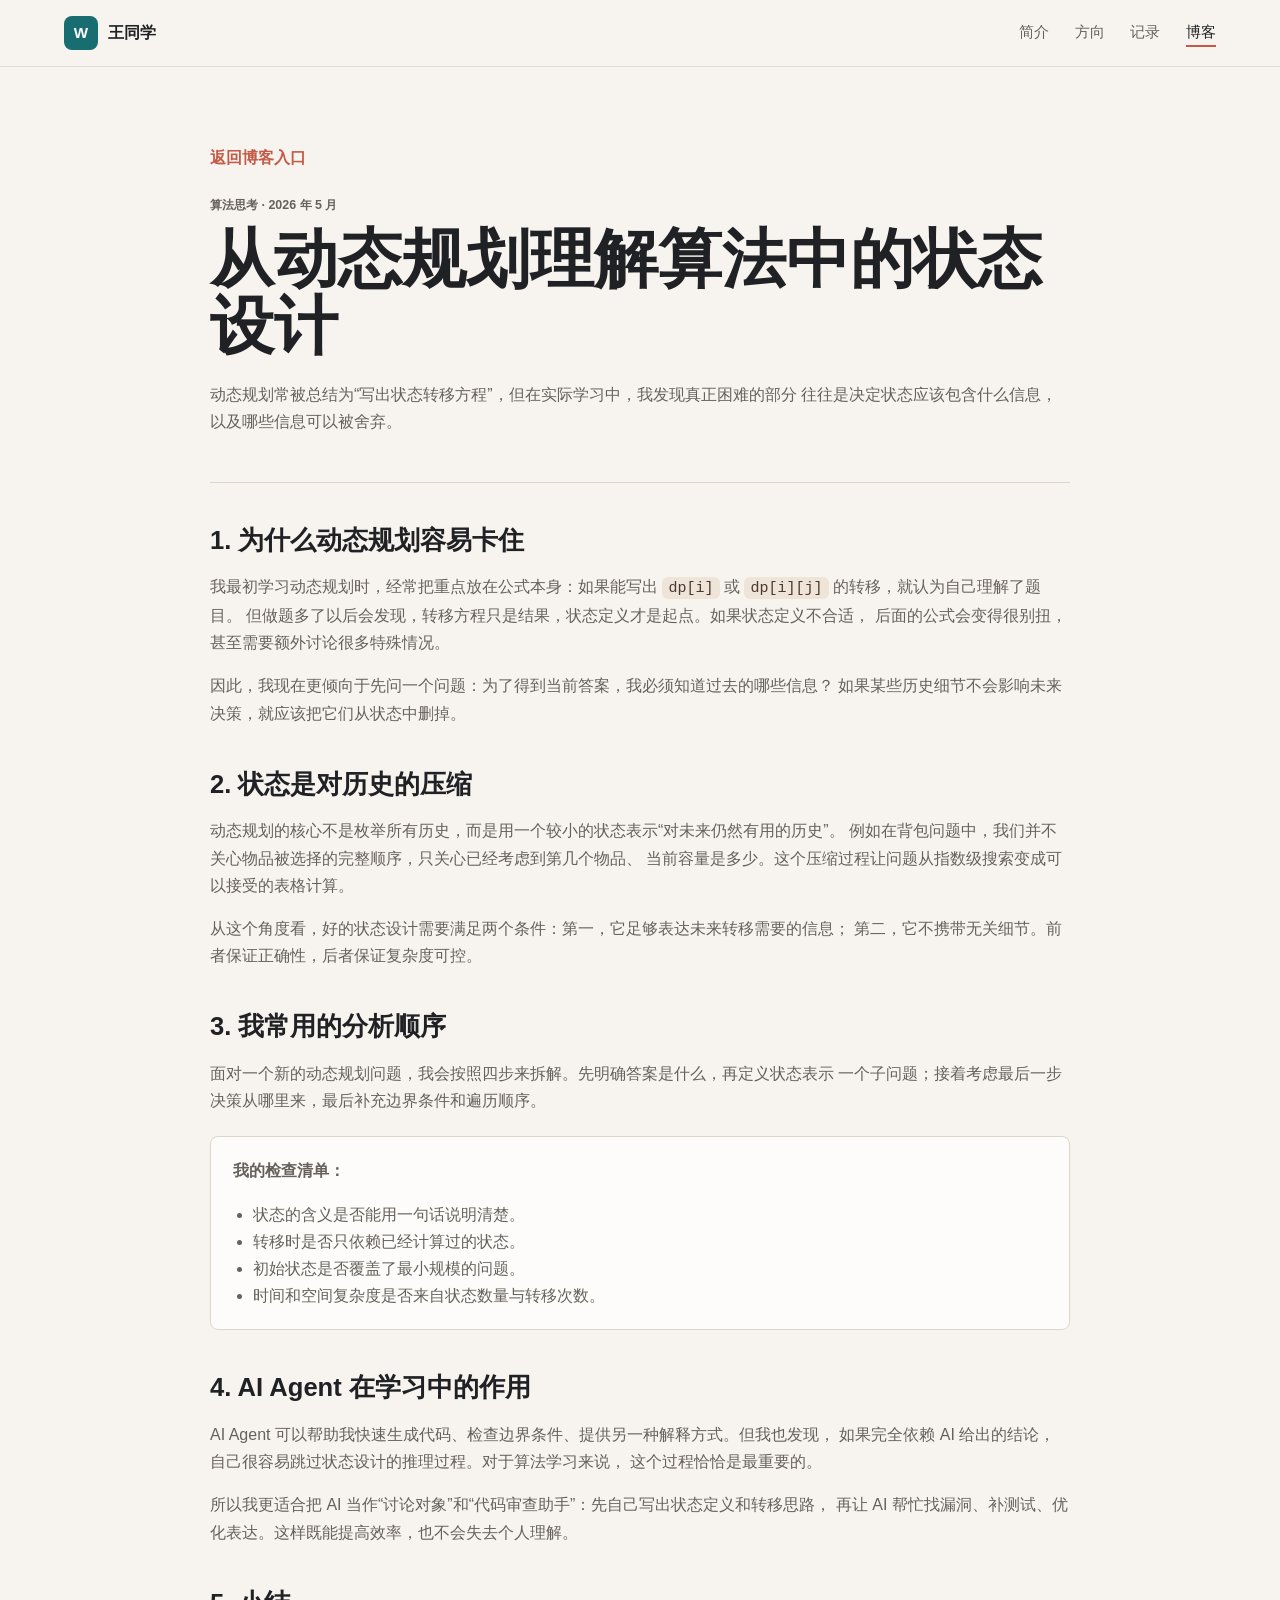
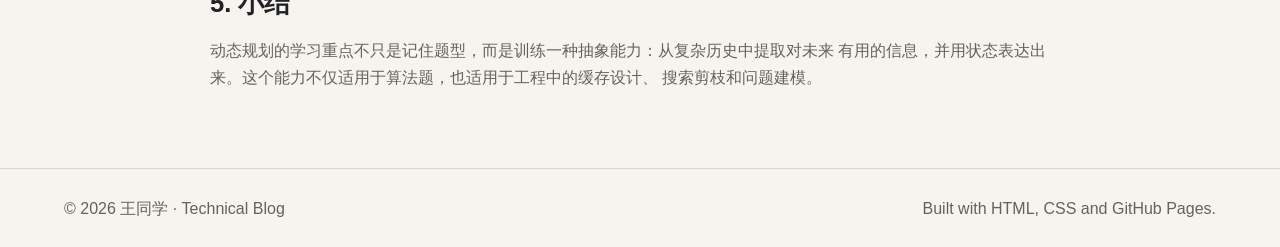
==== blog.html @ b954c457 "Add files via upload" ====
<!doctype html>
<html lang="zh-CN">
  <head>
    <meta charset="utf-8" />
    <meta name="viewport" content="width=device-width, initial-scale=1" />
    <title>从动态规划理解算法中的状态设计 | 王同学的技术博客</title>
    <meta
      name="description"
      content="一篇关于动态规划、状态设计和算法学习方法的技术博客。"
    />
    <link rel="stylesheet" href="styles.css" />
  </head>
  <body>
    <header class="site-header">
      <a class="brand" href="index.html" aria-label="返回主页">
        <span class="brand-mark">W</span>
        <span>王同学</span>
      </a>
      <nav class="nav-links" aria-label="主导航">
        <a href="index.html#profile">简介</a>
        <a href="index.html#interests">方向</a>
        <a href="index.html#projects">记录</a>
        <a href="blog.html" aria-current="page">博客</a>
      </nav>
    </header>

    <main class="article-layout">
      <article class="article">
        <header class="article-header">
          <a class="back-link" href="index.html#blog">返回博客入口</a>
          <p class="eyebrow">算法思考 · 2026 年 5 月</p>
          <h1>从动态规划理解算法中的状态设计</h1>
          <p class="article-summary">
            动态规划常被总结为“写出状态转移方程”，但在实际学习中，我发现真正困难的部分
            往往是决定状态应该包含什么信息，以及哪些信息可以被舍弃。
          </p>
        </header>

        <section>
          <h2>1. 为什么动态规划容易卡住</h2>
          <p>
            我最初学习动态规划时，经常把重点放在公式本身：如果能写出
            <code>dp[i]</code> 或 <code>dp[i][j]</code> 的转移，就认为自己理解了题目。
            但做题多了以后会发现，转移方程只是结果，状态定义才是起点。如果状态定义不合适，
            后面的公式会变得很别扭，甚至需要额外讨论很多特殊情况。
          </p>
          <p>
            因此，我现在更倾向于先问一个问题：为了得到当前答案，我必须知道过去的哪些信息？
            如果某些历史细节不会影响未来决策，就应该把它们从状态中删掉。
          </p>
        </section>

        <section>
          <h2>2. 状态是对历史的压缩</h2>
          <p>
            动态规划的核心不是枚举所有历史，而是用一个较小的状态表示“对未来仍然有用的历史”。
            例如在背包问题中，我们并不关心物品被选择的完整顺序，只关心已经考虑到第几个物品、
            当前容量是多少。这个压缩过程让问题从指数级搜索变成可以接受的表格计算。
          </p>
          <p>
            从这个角度看，好的状态设计需要满足两个条件：第一，它足够表达未来转移需要的信息；
            第二，它不携带无关细节。前者保证正确性，后者保证复杂度可控。
          </p>
        </section>

        <section>
          <h2>3. 我常用的分析顺序</h2>
          <p>
            面对一个新的动态规划问题，我会按照四步来拆解。先明确答案是什么，再定义状态表示
            一个子问题；接着考虑最后一步决策从哪里来，最后补充边界条件和遍历顺序。
          </p>
          <div class="note-panel">
            <p><strong>我的检查清单：</strong></p>
            <ul>
              <li>状态的含义是否能用一句话说明清楚。</li>
              <li>转移时是否只依赖已经计算过的状态。</li>
              <li>初始状态是否覆盖了最小规模的问题。</li>
              <li>时间和空间复杂度是否来自状态数量与转移次数。</li>
            </ul>
          </div>
        </section>

        <section>
          <h2>4. AI Agent 在学习中的作用</h2>
          <p>
            AI Agent 可以帮助我快速生成代码、检查边界条件、提供另一种解释方式。但我也发现，
            如果完全依赖 AI 给出的结论，自己很容易跳过状态设计的推理过程。对于算法学习来说，
            这个过程恰恰是最重要的。
          </p>
          <p>
            所以我更适合把 AI 当作“讨论对象”和“代码审查助手”：先自己写出状态定义和转移思路，
            再让 AI 帮忙找漏洞、补测试、优化表达。这样既能提高效率，也不会失去个人理解。
          </p>
        </section>

        <section>
          <h2>5. 小结</h2>
          <p>
            动态规划的学习重点不只是记住题型，而是训练一种抽象能力：从复杂历史中提取对未来
            有用的信息，并用状态表达出来。这个能力不仅适用于算法题，也适用于工程中的缓存设计、
            搜索剪枝和问题建模。
          </p>
        </section>
      </article>
    </main>

    <footer class="site-footer">
      <p>© 2026 王同学 · Technical Blog</p>
      <p class="footer-note">Built with HTML, CSS and GitHub Pages.</p>
    </footer>
  </body>
</html>
---- styles.css ----
:root {
  --bg: #f7f4ef;
  --surface: #ffffff;
  --surface-muted: #efe9df;
  --text: #202124;
  --muted: #66615b;
  --line: #ddd5c8;
  --teal: #176d70;
  --coral: #c45b46;
  --gold: #c5932f;
  --shadow: 0 18px 50px rgba(32, 33, 36, 0.12);
}

* {
  box-sizing: border-box;
}

html {
  scroll-behavior: smooth;
}

body {
  margin: 0;
  background: var(--bg);
  color: var(--text);
  font-family:
    Inter, "Segoe UI", "PingFang SC", "Microsoft YaHei", Arial, sans-serif;
  line-height: 1.7;
}

a {
  color: inherit;
  text-decoration: none;
}

img {
  display: block;
  max-width: 100%;
}

.site-header {
  position: sticky;
  top: 0;
  z-index: 10;
  display: flex;
  align-items: center;
  justify-content: space-between;
  gap: 24px;
  padding: 16px clamp(20px, 5vw, 72px);
  background: rgba(247, 244, 239, 0.92);
  border-bottom: 1px solid rgba(221, 213, 200, 0.8);
  backdrop-filter: blur(16px);
}

.brand {
  display: inline-flex;
  align-items: center;
  gap: 10px;
  font-weight: 700;
}

.brand-mark {
  display: grid;
  width: 34px;
  height: 34px;
  place-items: center;
  border-radius: 8px;
  background: var(--teal);
  color: #ffffff;
  font-size: 0.95rem;
}

.nav-links {
  display: flex;
  align-items: center;
  gap: clamp(12px, 2vw, 28px);
  color: var(--muted);
  font-size: 0.95rem;
}

.nav-links a {
  border-bottom: 2px solid transparent;
}

.nav-links a:hover,
.nav-links a[aria-current="page"] {
  color: var(--text);
  border-bottom-color: var(--coral);
}

.hero {
  display: grid;
  grid-template-columns: minmax(0, 0.95fr) minmax(360px, 1.05fr);
  gap: clamp(28px, 5vw, 72px);
  align-items: center;
  min-height: calc(100vh - 67px);
  padding: clamp(36px, 7vw, 92px) clamp(20px, 5vw, 72px);
}

.hero-copy {
  max-width: 680px;
}

.eyebrow,
.section-label {
  margin: 0 0 10px;
  color: var(--coral);
  font-size: 0.78rem;
  font-weight: 800;
  letter-spacing: 0;
  text-transform: uppercase;
}

h1,
h2,
h3,
p {
  margin-top: 0;
}

h1 {
  margin-bottom: 22px;
  font-size: clamp(2.35rem, 6vw, 5.4rem);
  line-height: 1.04;
  letter-spacing: 0;
}

h2 {
  margin-bottom: 18px;
  font-size: clamp(1.7rem, 3vw, 2.4rem);
  line-height: 1.2;
}

h3 {
  margin-bottom: 10px;
  font-size: 1.12rem;
  line-height: 1.35;
}

.hero-text {
  max-width: 640px;
  margin-bottom: 28px;
  color: var(--muted);
  font-size: 1.05rem;
}

.hero-actions {
  display: flex;
  flex-wrap: wrap;
  gap: 12px;
}

.button {
  display: inline-flex;
  align-items: center;
  justify-content: center;
  min-height: 44px;
  padding: 10px 18px;
  border: 1px solid var(--line);
  border-radius: 8px;
  font-weight: 700;
}

.button.primary {
  background: var(--teal);
  border-color: var(--teal);
  color: #ffffff;
}

.button.secondary {
  background: rgba(255, 255, 255, 0.58);
}

.button:hover,
.blog-card:hover {
  transform: translateY(-2px);
}

.hero-media {
  margin: 0;
}

.hero-media img {
  width: 100%;
  aspect-ratio: 4 / 3;
  object-fit: cover;
  border: 1px solid var(--line);
  border-radius: 8px;
  box-shadow: var(--shadow);
}

.section {
  padding: clamp(48px, 7vw, 88px) clamp(20px, 5vw, 72px);
  border-top: 1px solid var(--line);
}

.split-section {
  display: grid;
  grid-template-columns: minmax(180px, 0.35fr) minmax(0, 0.65fr);
  gap: clamp(24px, 5vw, 64px);
}

.section-body {
  color: var(--muted);
  font-size: 1.05rem;
}

.section-body p:last-child,
.timeline-item p:last-child,
.feature-card p:last-child,
.blog-card p:last-child,
.article section p:last-child {
  margin-bottom: 0;
}

.section-heading {
  max-width: 760px;
  margin-bottom: 24px;
}

.feature-grid {
  display: grid;
  grid-template-columns: repeat(3, minmax(0, 1fr));
  gap: 16px;
}

.feature-card,
.timeline-item,
.blog-card,
.note-panel {
  border: 1px solid var(--line);
  border-radius: 8px;
  background: rgba(255, 255, 255, 0.76);
}

.feature-card {
  min-height: 232px;
  padding: 24px;
}

.card-index {
  display: inline-block;
  margin-bottom: 32px;
  color: var(--gold);
  font-weight: 800;
}

.feature-card p,
.timeline-item p,
.blog-card p,
.article-summary,
.article p,
.note-panel {
  color: var(--muted);
}

.timeline {
  display: grid;
  gap: 14px;
}

.timeline-item {
  padding: 22px;
}

.timeline-date {
  margin-bottom: 6px;
  color: var(--coral);
  font-size: 0.86rem;
  font-weight: 800;
}

.blog-preview {
  background: var(--surface-muted);
}

.blog-card {
  display: block;
  max-width: 860px;
  padding: clamp(24px, 4vw, 36px);
  transition:
    transform 160ms ease,
    box-shadow 160ms ease;
}

.blog-card:hover {
  box-shadow: var(--shadow);
}

.blog-tag {
  display: inline-flex;
  margin-bottom: 18px;
  color: var(--teal);
  font-size: 0.9rem;
  font-weight: 800;
}

.read-more,
.back-link {
  color: var(--coral);
  font-weight: 800;
}

.site-footer {
  display: flex;
  justify-content: space-between;
  gap: 16px;
  padding: 26px clamp(20px, 5vw, 72px);
  color: var(--muted);
  border-top: 1px solid var(--line);
}

.site-footer p {
  margin: 0;
}

.footer-note {
  text-align: right;
}

.article-layout {
  padding: clamp(34px, 6vw, 78px) clamp(20px, 5vw, 72px);
}

.article {
  max-width: 860px;
  margin: 0 auto;
}

.article-header {
  margin-bottom: 42px;
  padding-bottom: 30px;
  border-bottom: 1px solid var(--line);
}

.back-link {
  display: inline-block;
  margin-bottom: 24px;
}

.article h1 {
  font-size: clamp(2.1rem, 5vw, 4.2rem);
}

.article h2 {
  margin-top: 42px;
  font-size: clamp(1.35rem, 2vw, 1.8rem);
}

.article code {
  padding: 2px 6px;
  border-radius: 6px;
  background: #eee5d8;
  color: #4b3830;
  font-family: "Cascadia Code", Consolas, monospace;
  font-size: 0.94em;
}

.note-panel {
  margin: 22px 0;
  padding: 20px 22px;
}

.note-panel ul {
  margin: 10px 0 0;
  padding-left: 20px;
}

@media (max-width: 860px) {
  .site-header {
    position: static;
    align-items: flex-start;
    flex-direction: column;
  }

  .nav-links {
    width: 100%;
    justify-content: space-between;
  }

  .hero {
    grid-template-columns: 1fr;
    min-height: auto;
  }

  .hero-media {
    order: -1;
  }

  .split-section,
  .feature-grid {
    grid-template-columns: 1fr;
  }

  .feature-card {
    min-height: auto;
  }

  .site-footer {
    flex-direction: column;
  }

  .footer-note {
    text-align: left;
  }
}

@media (max-width: 520px) {
  .nav-links {
    flex-wrap: wrap;
    justify-content: flex-start;
  }

  h1 {
    font-size: 2.25rem;
  }

  .hero-actions,
  .button {
    width: 100%;
  }

  .article-layout {
    padding-top: 28px;
  }
}
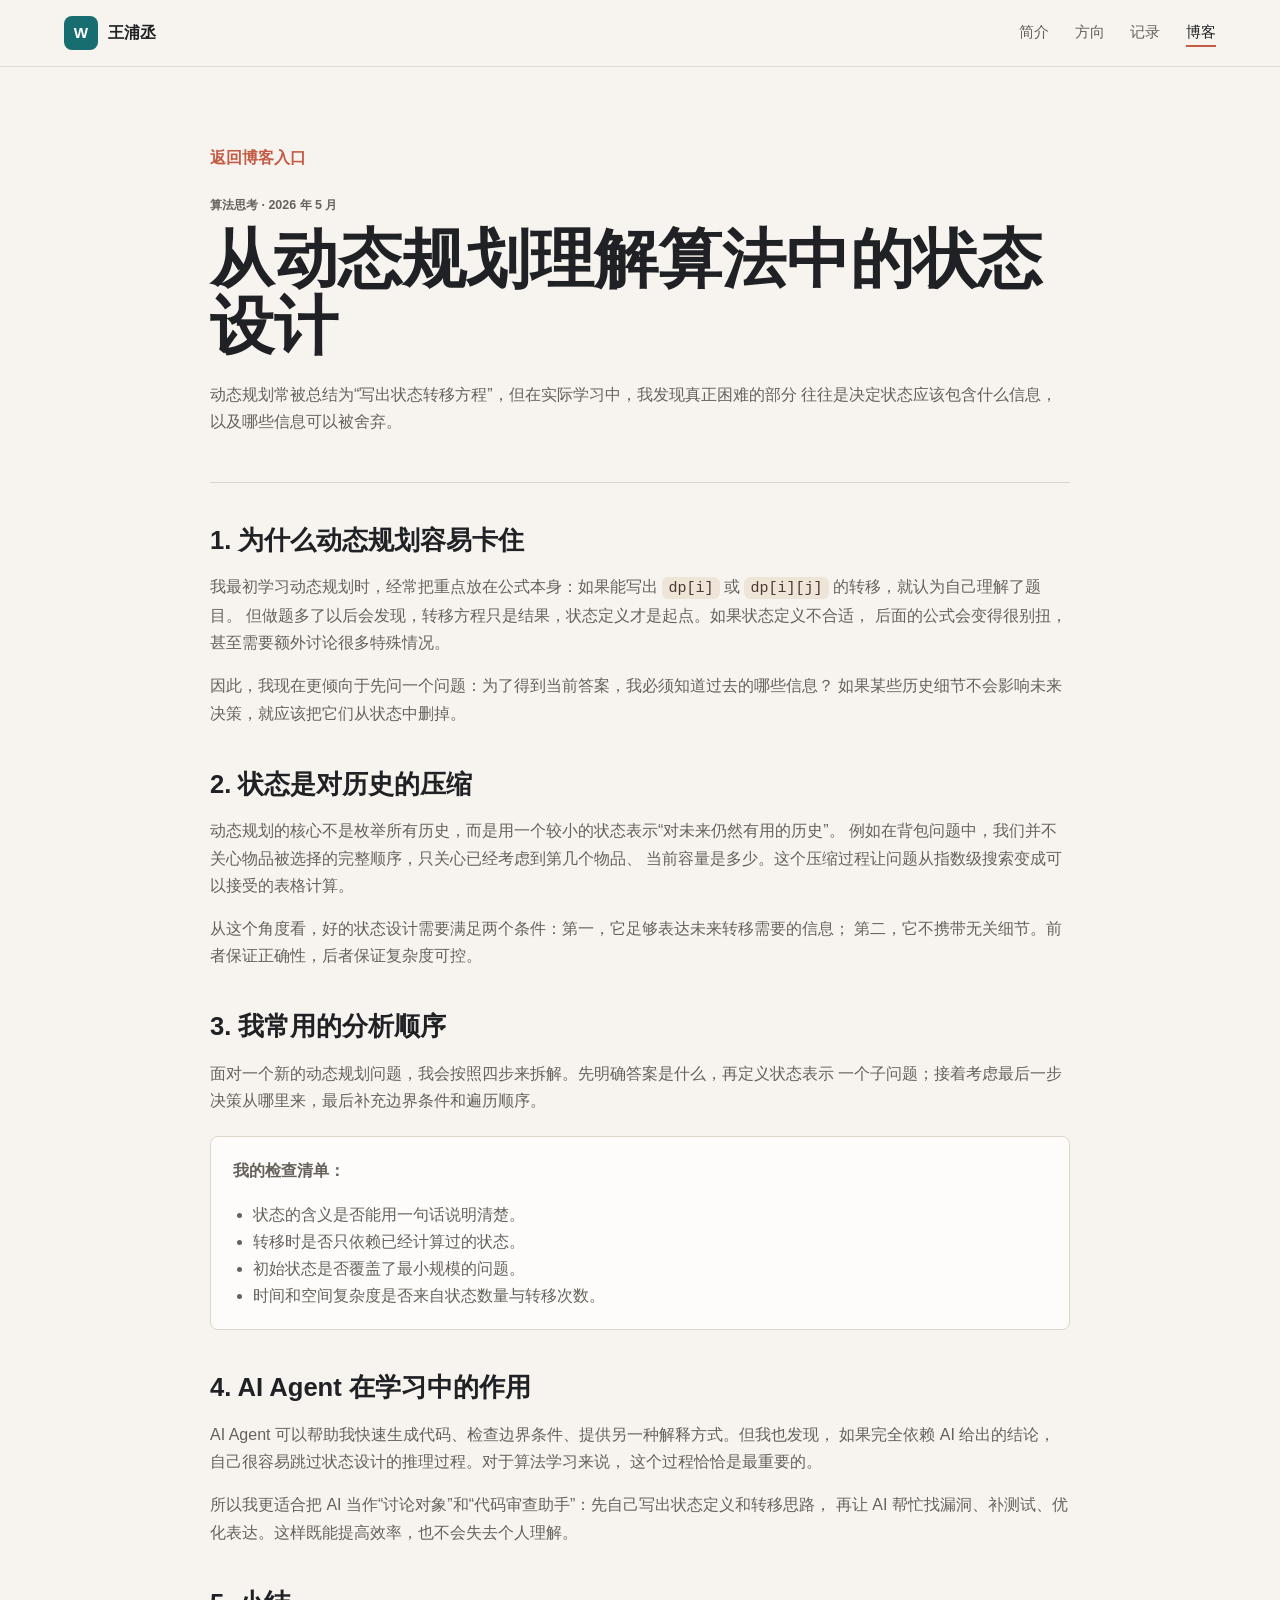
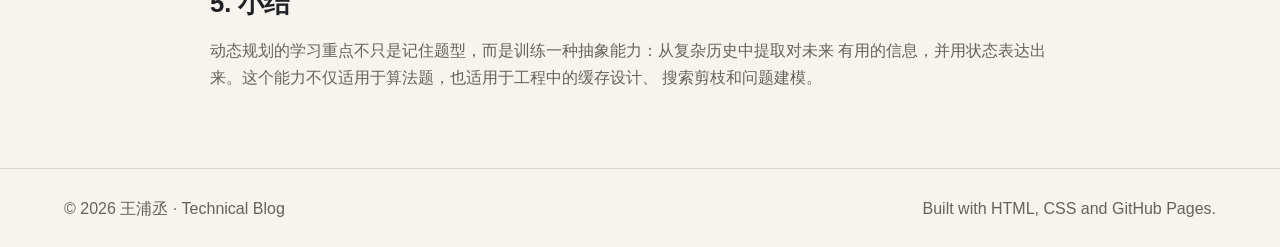
==== commit e234f0da: "Add personal homepage" ====
--- a/blog.html
+++ b/blog.html
@@ -3,7 +3,7 @@
   <head>
     <meta charset="utf-8" />
     <meta name="viewport" content="width=device-width, initial-scale=1" />
-    <title>从动态规划理解算法中的状态设计 | 王同学的技术博客</title>
+    <title>从动态规划理解算法中的状态设计 | 王浦丞的技术博客</title>
     <meta
       name="description"
       content="一篇关于动态规划、状态设计和算法学习方法的技术博客。"
@@ -14,7 +14,7 @@
     <header class="site-header">
       <a class="brand" href="index.html" aria-label="返回主页">
         <span class="brand-mark">W</span>
-        <span>王同学</span>
+        <span>王浦丞</span>
       </a>
       <nav class="nav-links" aria-label="主导航">
         <a href="index.html#profile">简介</a>
@@ -105,7 +105,7 @@
     </main>
 
     <footer class="site-footer">
-      <p>© 2026 王同学 · Technical Blog</p>
+      <p>© 2026 王浦丞 · Technical Blog</p>
       <p class="footer-note">Built with HTML, CSS and GitHub Pages.</p>
     </footer>
   </body>
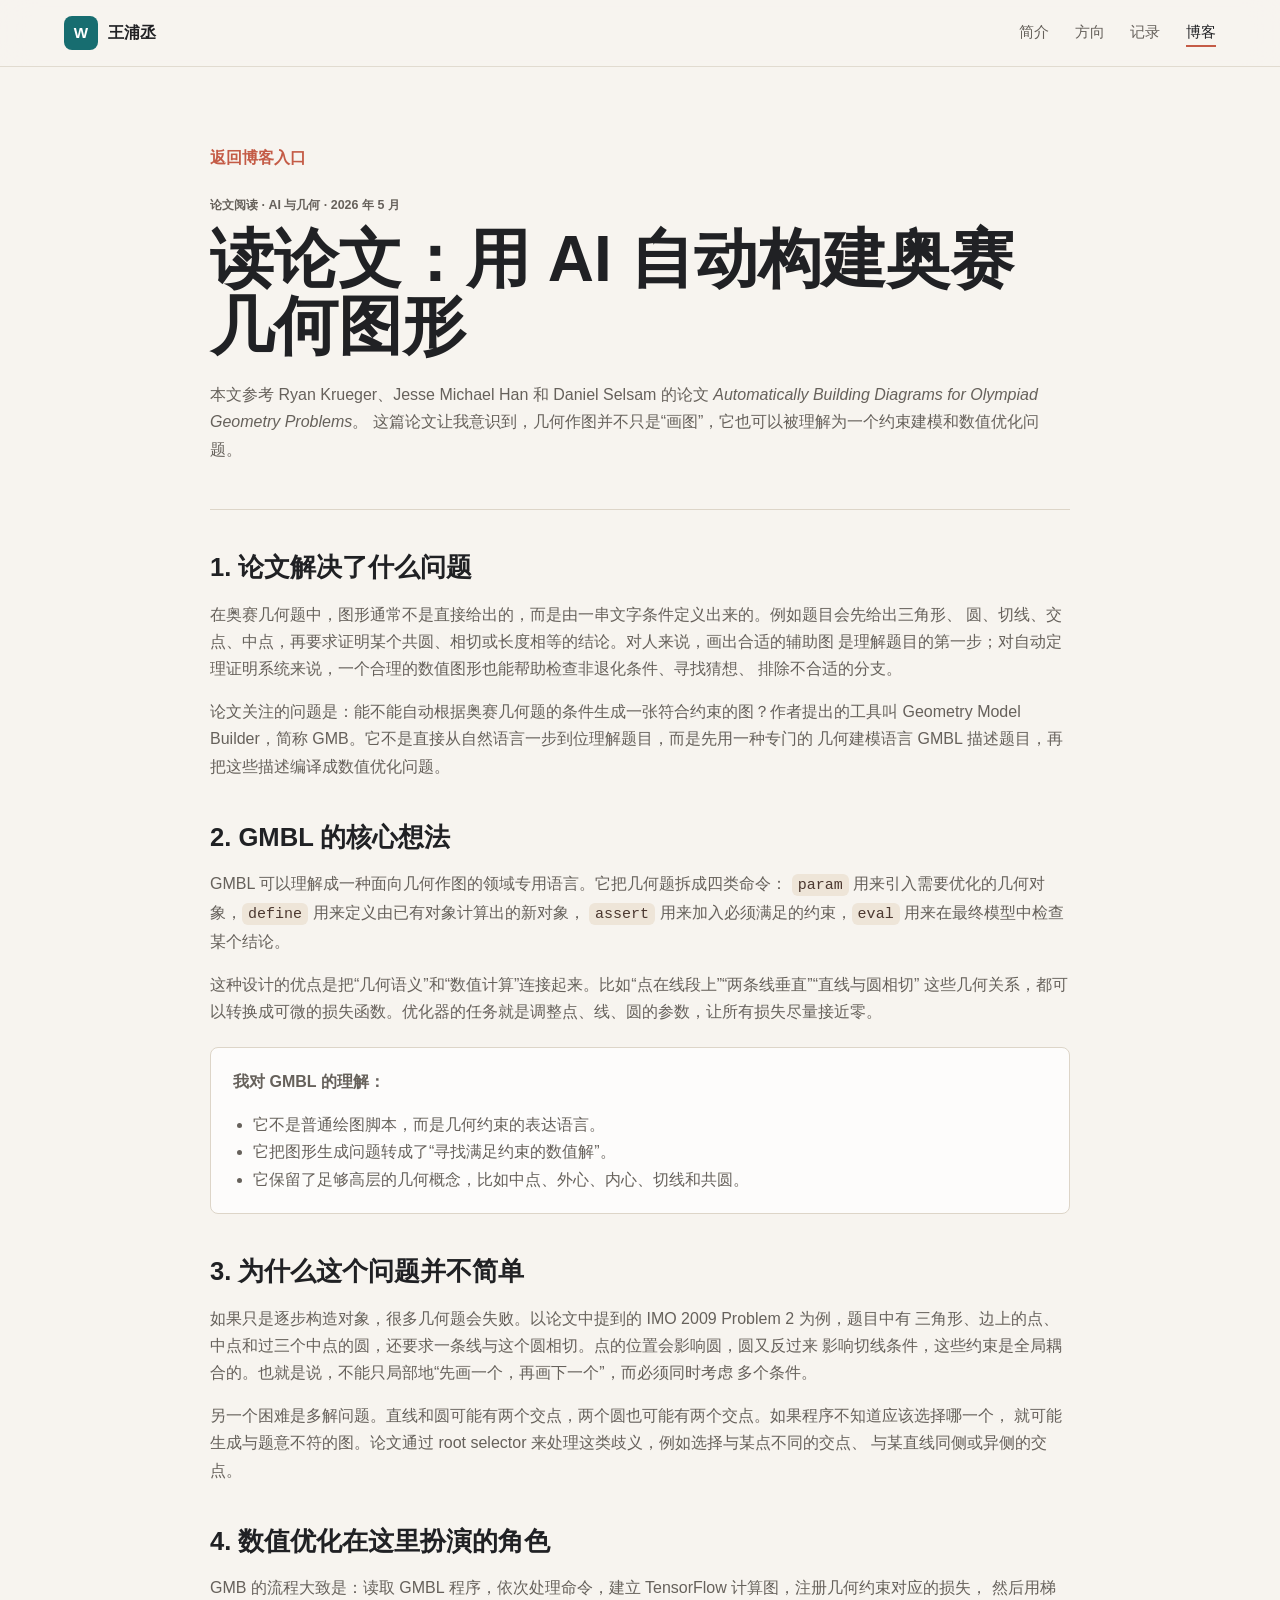
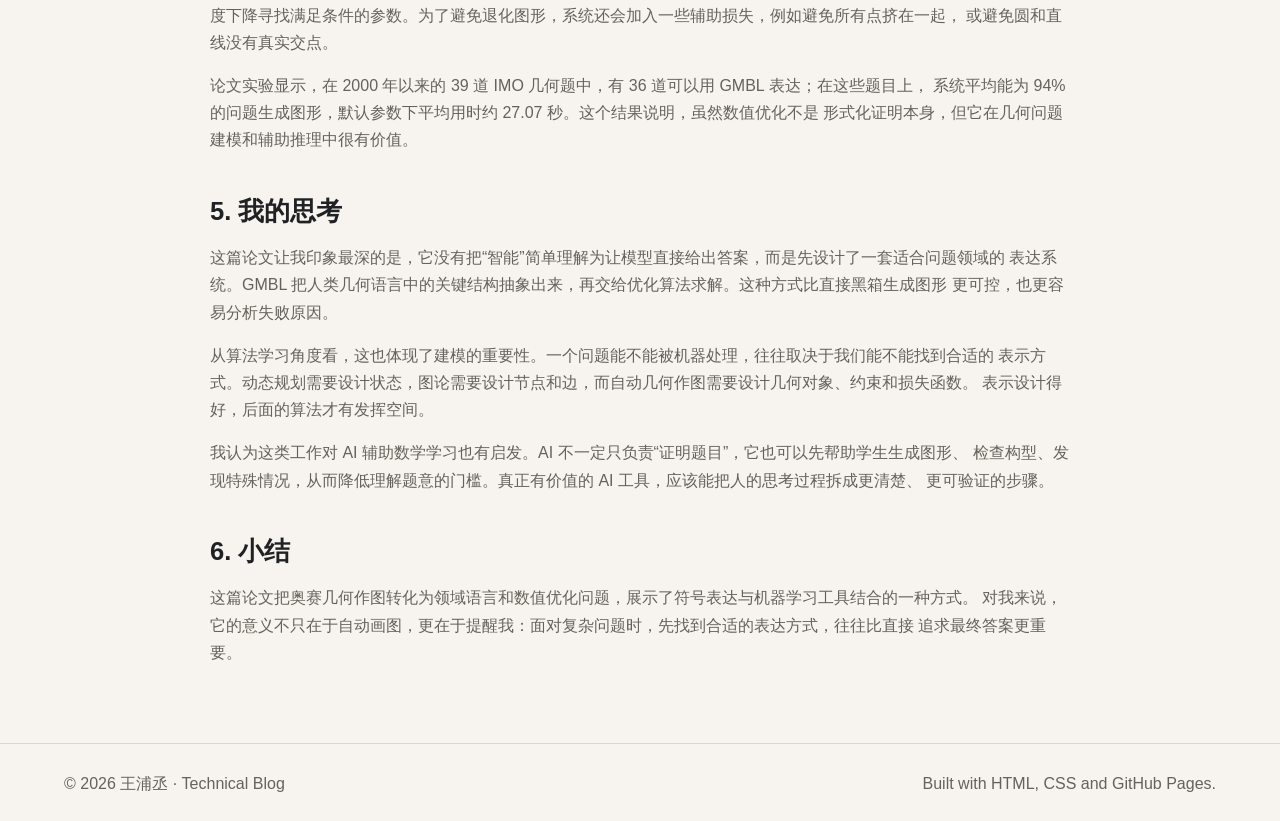
==== commit 5295c8bb: "Update blog with geometry diagram paper reading" ====
--- a/blog.html
+++ b/blog.html
@@ -3,10 +3,10 @@
   <head>
     <meta charset="utf-8" />
     <meta name="viewport" content="width=device-width, initial-scale=1" />
-    <title>从动态规划理解算法中的状态设计 | 王浦丞的技术博客</title>
+    <title>读论文：用 AI 自动构建奥赛几何图形 | 王浦丞的技术博客</title>
     <meta
       name="description"
-      content="一篇关于动态规划、状态设计和算法学习方法的技术博客。"
+      content="一篇关于论文 Automatically Building Diagrams for Olympiad Geometry Problems 的阅读博客。"
     />
     <link rel="stylesheet" href="styles.css" />
   </head>
@@ -28,77 +28,105 @@
       <article class="article">
         <header class="article-header">
           <a class="back-link" href="index.html#blog">返回博客入口</a>
-          <p class="eyebrow">算法思考 · 2026 年 5 月</p>
-          <h1>从动态规划理解算法中的状态设计</h1>
+          <p class="eyebrow">论文阅读 · AI 与几何 · 2026 年 5 月</p>
+          <h1>读论文：用 AI 自动构建奥赛几何图形</h1>
           <p class="article-summary">
-            动态规划常被总结为“写出状态转移方程”，但在实际学习中，我发现真正困难的部分
-            往往是决定状态应该包含什么信息，以及哪些信息可以被舍弃。
+            本文参考 Ryan Krueger、Jesse Michael Han 和 Daniel Selsam 的论文
+            <em>Automatically Building Diagrams for Olympiad Geometry Problems</em>。
+            这篇论文让我意识到，几何作图并不只是“画图”，它也可以被理解为一个约束建模和数值优化问题。
           </p>
         </header>
 
         <section>
-          <h2>1. 为什么动态规划容易卡住</h2>
+          <h2>1. 论文解决了什么问题</h2>
           <p>
-            我最初学习动态规划时，经常把重点放在公式本身：如果能写出
-            <code>dp[i]</code> 或 <code>dp[i][j]</code> 的转移，就认为自己理解了题目。
-            但做题多了以后会发现，转移方程只是结果，状态定义才是起点。如果状态定义不合适，
-            后面的公式会变得很别扭，甚至需要额外讨论很多特殊情况。
+            在奥赛几何题中，图形通常不是直接给出的，而是由一串文字条件定义出来的。例如题目会先给出三角形、
+            圆、切线、交点、中点，再要求证明某个共圆、相切或长度相等的结论。对人来说，画出合适的辅助图
+            是理解题目的第一步；对自动定理证明系统来说，一个合理的数值图形也能帮助检查非退化条件、寻找猜想、
+            排除不合适的分支。
           </p>
           <p>
-            因此，我现在更倾向于先问一个问题：为了得到当前答案，我必须知道过去的哪些信息？
-            如果某些历史细节不会影响未来决策，就应该把它们从状态中删掉。
+            论文关注的问题是：能不能自动根据奥赛几何题的条件生成一张符合约束的图？作者提出的工具叫
+            Geometry Model Builder，简称 GMB。它不是直接从自然语言一步到位理解题目，而是先用一种专门的
+            几何建模语言 GMBL 描述题目，再把这些描述编译成数值优化问题。
           </p>
         </section>
 
         <section>
-          <h2>2. 状态是对历史的压缩</h2>
+          <h2>2. GMBL 的核心想法</h2>
           <p>
-            动态规划的核心不是枚举所有历史，而是用一个较小的状态表示“对未来仍然有用的历史”。
-            例如在背包问题中，我们并不关心物品被选择的完整顺序，只关心已经考虑到第几个物品、
-            当前容量是多少。这个压缩过程让问题从指数级搜索变成可以接受的表格计算。
+            GMBL 可以理解成一种面向几何作图的领域专用语言。它把几何题拆成四类命令：
+            <code>param</code> 用来引入需要优化的几何对象，<code>define</code> 用来定义由已有对象计算出的新对象，
+            <code>assert</code> 用来加入必须满足的约束，<code>eval</code> 用来在最终模型中检查某个结论。
           </p>
           <p>
-            从这个角度看，好的状态设计需要满足两个条件：第一，它足够表达未来转移需要的信息；
-            第二，它不携带无关细节。前者保证正确性，后者保证复杂度可控。
-          </p>
-        </section>
-
-        <section>
-          <h2>3. 我常用的分析顺序</h2>
-          <p>
-            面对一个新的动态规划问题，我会按照四步来拆解。先明确答案是什么，再定义状态表示
-            一个子问题；接着考虑最后一步决策从哪里来，最后补充边界条件和遍历顺序。
+            这种设计的优点是把“几何语义”和“数值计算”连接起来。比如“点在线段上”“两条线垂直”“直线与圆相切”
+            这些几何关系，都可以转换成可微的损失函数。优化器的任务就是调整点、线、圆的参数，让所有损失尽量接近零。
           </p>
           <div class="note-panel">
-            <p><strong>我的检查清单：</strong></p>
+            <p><strong>我对 GMBL 的理解：</strong></p>
             <ul>
-              <li>状态的含义是否能用一句话说明清楚。</li>
-              <li>转移时是否只依赖已经计算过的状态。</li>
-              <li>初始状态是否覆盖了最小规模的问题。</li>
-              <li>时间和空间复杂度是否来自状态数量与转移次数。</li>
+              <li>它不是普通绘图脚本，而是几何约束的表达语言。</li>
+              <li>它把图形生成问题转成了“寻找满足约束的数值解”。</li>
+              <li>它保留了足够高层的几何概念，比如中点、外心、内心、切线和共圆。</li>
             </ul>
           </div>
         </section>
 
         <section>
-          <h2>4. AI Agent 在学习中的作用</h2>
+          <h2>3. 为什么这个问题并不简单</h2>
           <p>
-            AI Agent 可以帮助我快速生成代码、检查边界条件、提供另一种解释方式。但我也发现，
-            如果完全依赖 AI 给出的结论，自己很容易跳过状态设计的推理过程。对于算法学习来说，
-            这个过程恰恰是最重要的。
+            如果只是逐步构造对象，很多几何题会失败。以论文中提到的 IMO 2009 Problem 2 为例，题目中有
+            三角形、边上的点、中点和过三个中点的圆，还要求一条线与这个圆相切。点的位置会影响圆，圆又反过来
+            影响切线条件，这些约束是全局耦合的。也就是说，不能只局部地“先画一个，再画下一个”，而必须同时考虑
+            多个条件。
           </p>
           <p>
-            所以我更适合把 AI 当作“讨论对象”和“代码审查助手”：先自己写出状态定义和转移思路，
-            再让 AI 帮忙找漏洞、补测试、优化表达。这样既能提高效率，也不会失去个人理解。
+            另一个困难是多解问题。直线和圆可能有两个交点，两个圆也可能有两个交点。如果程序不知道应该选择哪一个，
+            就可能生成与题意不符的图。论文通过 root selector 来处理这类歧义，例如选择与某点不同的交点、
+            与某直线同侧或异侧的交点。
           </p>
         </section>
 
         <section>
-          <h2>5. 小结</h2>
+          <h2>4. 数值优化在这里扮演的角色</h2>
           <p>
-            动态规划的学习重点不只是记住题型，而是训练一种抽象能力：从复杂历史中提取对未来
-            有用的信息，并用状态表达出来。这个能力不仅适用于算法题，也适用于工程中的缓存设计、
-            搜索剪枝和问题建模。
+            GMB 的流程大致是：读取 GMBL 程序，依次处理命令，建立 TensorFlow 计算图，注册几何约束对应的损失，
+            然后用梯度下降寻找满足条件的参数。为了避免退化图形，系统还会加入一些辅助损失，例如避免所有点挤在一起，
+            或避免圆和直线没有真实交点。
+          </p>
+          <p>
+            论文实验显示，在 2000 年以来的 39 道 IMO 几何题中，有 36 道可以用 GMBL 表达；在这些题目上，
+            系统平均能为 94% 的问题生成图形，默认参数下平均用时约 27.07 秒。这个结果说明，虽然数值优化不是
+            形式化证明本身，但它在几何问题建模和辅助推理中很有价值。
+          </p>
+        </section>
+
+        <section>
+          <h2>5. 我的思考</h2>
+          <p>
+            这篇论文让我印象最深的是，它没有把“智能”简单理解为让模型直接给出答案，而是先设计了一套适合问题领域的
+            表达系统。GMBL 把人类几何语言中的关键结构抽象出来，再交给优化算法求解。这种方式比直接黑箱生成图形
+            更可控，也更容易分析失败原因。
+          </p>
+          <p>
+            从算法学习角度看，这也体现了建模的重要性。一个问题能不能被机器处理，往往取决于我们能不能找到合适的
+            表示方式。动态规划需要设计状态，图论需要设计节点和边，而自动几何作图需要设计几何对象、约束和损失函数。
+            表示设计得好，后面的算法才有发挥空间。
+          </p>
+          <p>
+            我认为这类工作对 AI 辅助数学学习也有启发。AI 不一定只负责“证明题目”，它也可以先帮助学生生成图形、
+            检查构型、发现特殊情况，从而降低理解题意的门槛。真正有价值的 AI 工具，应该能把人的思考过程拆成更清楚、
+            更可验证的步骤。
+          </p>
+        </section>
+
+        <section>
+          <h2>6. 小结</h2>
+          <p>
+            这篇论文把奥赛几何作图转化为领域语言和数值优化问题，展示了符号表达与机器学习工具结合的一种方式。
+            对我来说，它的意义不只在于自动画图，更在于提醒我：面对复杂问题时，先找到合适的表达方式，往往比直接
+            追求最终答案更重要。
           </p>
         </section>
       </article>
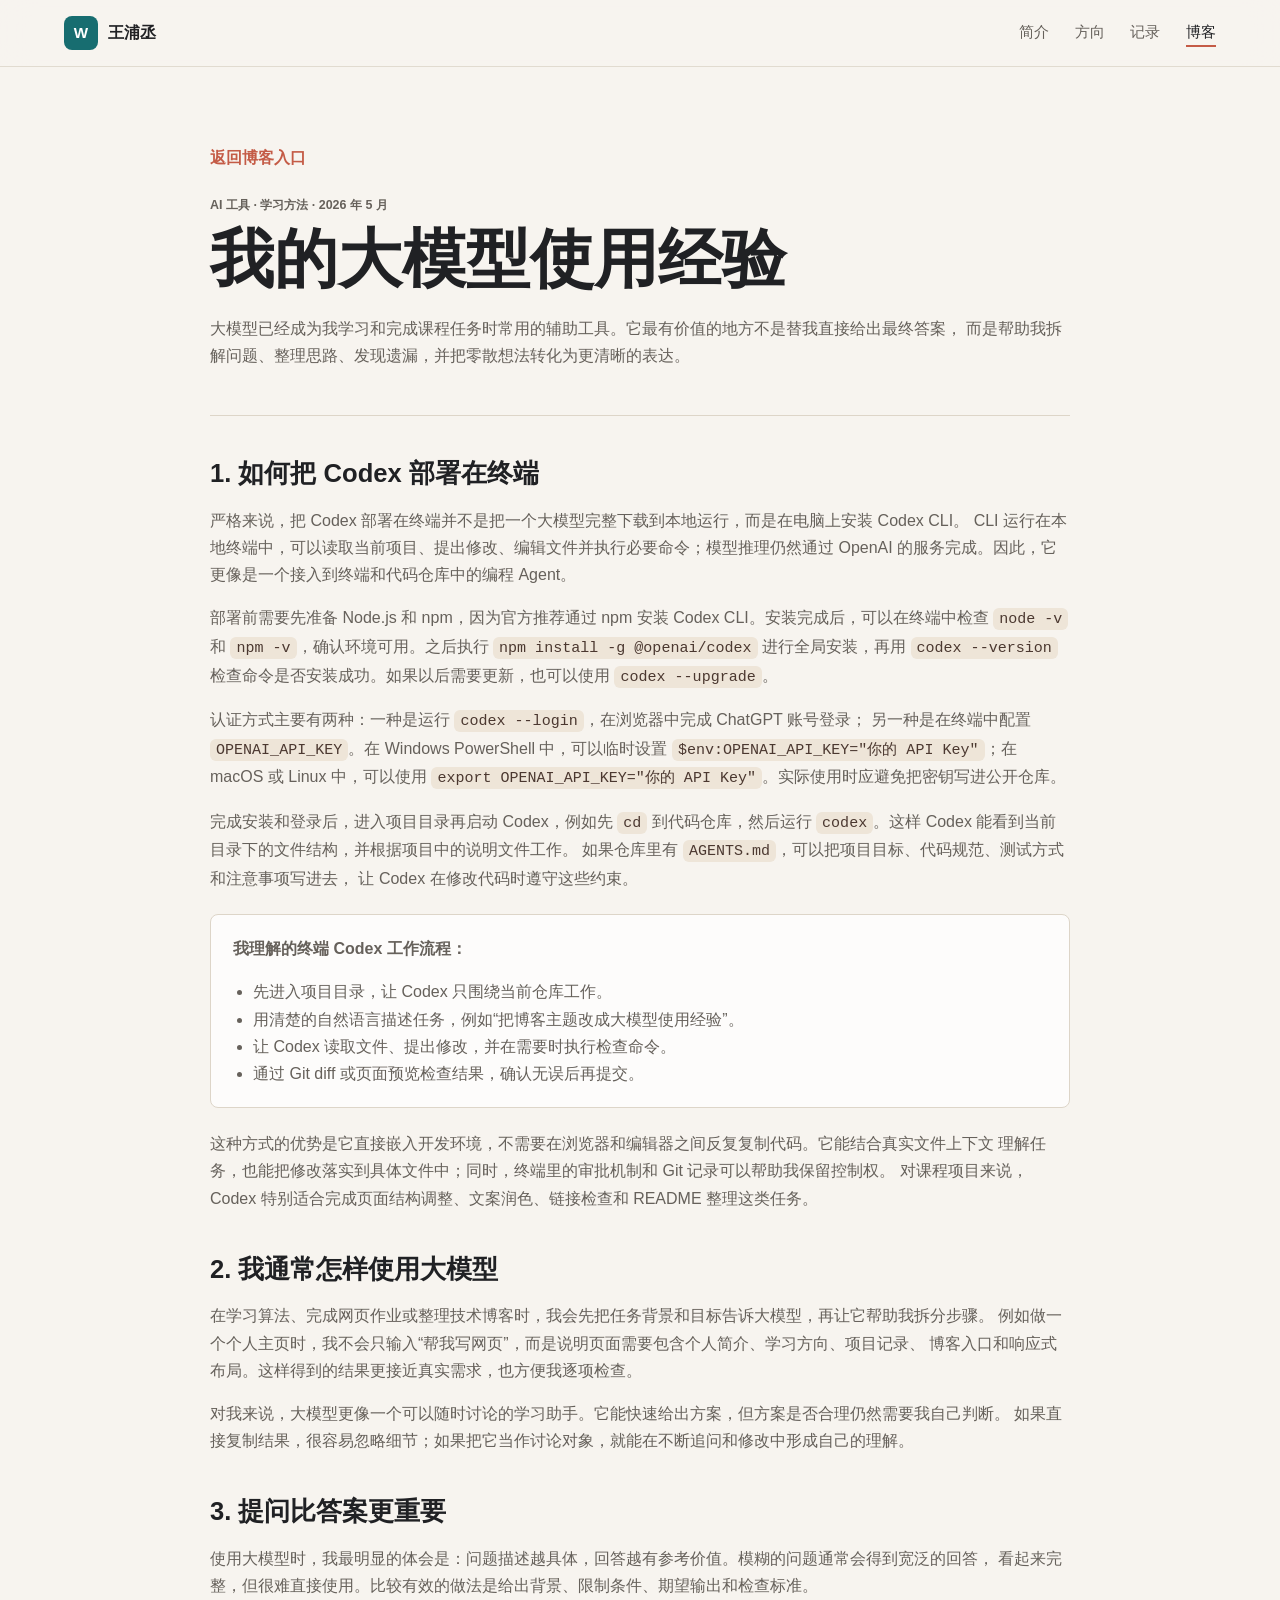
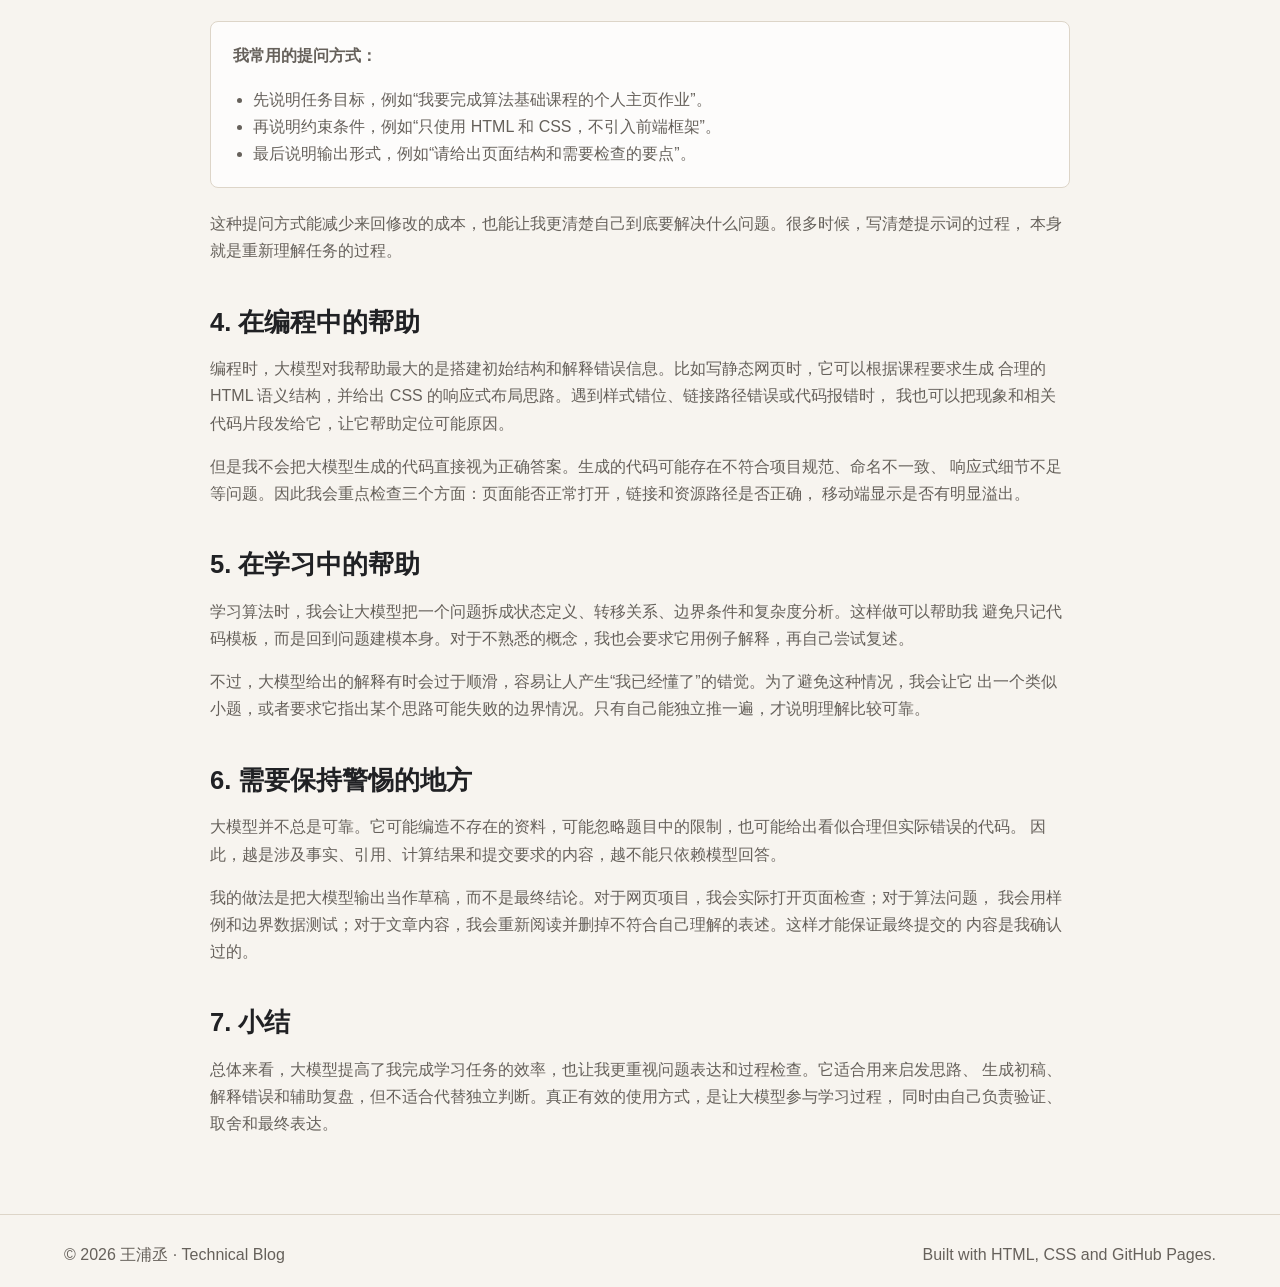
==== commit 3567191b: "Add personal homepage content" ====
--- a/blog.html
+++ b/blog.html
@@ -3,10 +3,10 @@
   <head>
     <meta charset="utf-8" />
     <meta name="viewport" content="width=device-width, initial-scale=1" />
-    <title>读论文：用 AI 自动构建奥赛几何图形 | 王浦丞的技术博客</title>
+    <title>我的大模型使用经验 | 王浦丞的技术博客</title>
     <meta
       name="description"
-      content="一篇关于论文 Automatically Building Diagrams for Olympiad Geometry Problems 的阅读博客。"
+      content="一篇关于大模型使用经验的技术博客，记录在学习、编程和写作中的实践方法与反思。"
     />
     <link rel="stylesheet" href="styles.css" />
   </head>
@@ -28,105 +28,133 @@
       <article class="article">
         <header class="article-header">
           <a class="back-link" href="index.html#blog">返回博客入口</a>
-          <p class="eyebrow">论文阅读 · AI 与几何 · 2026 年 5 月</p>
-          <h1>读论文：用 AI 自动构建奥赛几何图形</h1>
+          <p class="eyebrow">AI 工具 · 学习方法 · 2026 年 5 月</p>
+          <h1>我的大模型使用经验</h1>
           <p class="article-summary">
-            本文参考 Ryan Krueger、Jesse Michael Han 和 Daniel Selsam 的论文
-            <em>Automatically Building Diagrams for Olympiad Geometry Problems</em>。
-            这篇论文让我意识到，几何作图并不只是“画图”，它也可以被理解为一个约束建模和数值优化问题。
+            大模型已经成为我学习和完成课程任务时常用的辅助工具。它最有价值的地方不是替我直接给出最终答案，
+            而是帮助我拆解问题、整理思路、发现遗漏，并把零散想法转化为更清晰的表达。
           </p>
         </header>
 
         <section>
-          <h2>1. 论文解决了什么问题</h2>
+          <h2>1. 如何把 Codex 部署在终端</h2>
           <p>
-            在奥赛几何题中，图形通常不是直接给出的，而是由一串文字条件定义出来的。例如题目会先给出三角形、
-            圆、切线、交点、中点，再要求证明某个共圆、相切或长度相等的结论。对人来说，画出合适的辅助图
-            是理解题目的第一步；对自动定理证明系统来说，一个合理的数值图形也能帮助检查非退化条件、寻找猜想、
-            排除不合适的分支。
+            严格来说，把 Codex 部署在终端并不是把一个大模型完整下载到本地运行，而是在电脑上安装 Codex CLI。
+            CLI 运行在本地终端中，可以读取当前项目、提出修改、编辑文件并执行必要命令；模型推理仍然通过 OpenAI
+            的服务完成。因此，它更像是一个接入到终端和代码仓库中的编程 Agent。
           </p>
           <p>
-            论文关注的问题是：能不能自动根据奥赛几何题的条件生成一张符合约束的图？作者提出的工具叫
-            Geometry Model Builder，简称 GMB。它不是直接从自然语言一步到位理解题目，而是先用一种专门的
-            几何建模语言 GMBL 描述题目，再把这些描述编译成数值优化问题。
+            部署前需要先准备 Node.js 和 npm，因为官方推荐通过 npm 安装 Codex CLI。安装完成后，可以在终端中检查
+            <code>node -v</code> 和 <code>npm -v</code>，确认环境可用。之后执行
+            <code>npm install -g @openai/codex</code> 进行全局安装，再用 <code>codex --version</code>
+            检查命令是否安装成功。如果以后需要更新，也可以使用 <code>codex --upgrade</code>。
+          </p>
+          <p>
+            认证方式主要有两种：一种是运行 <code>codex --login</code>，在浏览器中完成 ChatGPT 账号登录；
+            另一种是在终端中配置 <code>OPENAI_API_KEY</code>。在 Windows PowerShell 中，可以临时设置
+            <code>$env:OPENAI_API_KEY="你的 API Key"</code>；在 macOS 或 Linux 中，可以使用
+            <code>export OPENAI_API_KEY="你的 API Key"</code>。实际使用时应避免把密钥写进公开仓库。
+          </p>
+          <p>
+            完成安装和登录后，进入项目目录再启动 Codex，例如先 <code>cd</code> 到代码仓库，然后运行
+            <code>codex</code>。这样 Codex 能看到当前目录下的文件结构，并根据项目中的说明文件工作。
+            如果仓库里有 <code>AGENTS.md</code>，可以把项目目标、代码规范、测试方式和注意事项写进去，
+            让 Codex 在修改代码时遵守这些约束。
+          </p>
+          <div class="note-panel">
+            <p><strong>我理解的终端 Codex 工作流程：</strong></p>
+            <ul>
+              <li>先进入项目目录，让 Codex 只围绕当前仓库工作。</li>
+              <li>用清楚的自然语言描述任务，例如“把博客主题改成大模型使用经验”。</li>
+              <li>让 Codex 读取文件、提出修改，并在需要时执行检查命令。</li>
+              <li>通过 Git diff 或页面预览检查结果，确认无误后再提交。</li>
+            </ul>
+          </div>
+          <p>
+            这种方式的优势是它直接嵌入开发环境，不需要在浏览器和编辑器之间反复复制代码。它能结合真实文件上下文
+            理解任务，也能把修改落实到具体文件中；同时，终端里的审批机制和 Git 记录可以帮助我保留控制权。
+            对课程项目来说，Codex 特别适合完成页面结构调整、文案润色、链接检查和 README 整理这类任务。
           </p>
         </section>
 
         <section>
-          <h2>2. GMBL 的核心想法</h2>
+          <h2>2. 我通常怎样使用大模型</h2>
           <p>
-            GMBL 可以理解成一种面向几何作图的领域专用语言。它把几何题拆成四类命令：
-            <code>param</code> 用来引入需要优化的几何对象，<code>define</code> 用来定义由已有对象计算出的新对象，
-            <code>assert</code> 用来加入必须满足的约束，<code>eval</code> 用来在最终模型中检查某个结论。
+            在学习算法、完成网页作业或整理技术博客时，我会先把任务背景和目标告诉大模型，再让它帮助我拆分步骤。
+            例如做一个个人主页时，我不会只输入“帮我写网页”，而是说明页面需要包含个人简介、学习方向、项目记录、
+            博客入口和响应式布局。这样得到的结果更接近真实需求，也方便我逐项检查。
           </p>
           <p>
-            这种设计的优点是把“几何语义”和“数值计算”连接起来。比如“点在线段上”“两条线垂直”“直线与圆相切”
-            这些几何关系，都可以转换成可微的损失函数。优化器的任务就是调整点、线、圆的参数，让所有损失尽量接近零。
-          </p>
-          <div class="note-panel">
-            <p><strong>我对 GMBL 的理解：</strong></p>
-            <ul>
-              <li>它不是普通绘图脚本，而是几何约束的表达语言。</li>
-              <li>它把图形生成问题转成了“寻找满足约束的数值解”。</li>
-              <li>它保留了足够高层的几何概念，比如中点、外心、内心、切线和共圆。</li>
-            </ul>
-          </div>
-        </section>
-
-        <section>
-          <h2>3. 为什么这个问题并不简单</h2>
-          <p>
-            如果只是逐步构造对象，很多几何题会失败。以论文中提到的 IMO 2009 Problem 2 为例，题目中有
-            三角形、边上的点、中点和过三个中点的圆，还要求一条线与这个圆相切。点的位置会影响圆，圆又反过来
-            影响切线条件，这些约束是全局耦合的。也就是说，不能只局部地“先画一个，再画下一个”，而必须同时考虑
-            多个条件。
-          </p>
-          <p>
-            另一个困难是多解问题。直线和圆可能有两个交点，两个圆也可能有两个交点。如果程序不知道应该选择哪一个，
-            就可能生成与题意不符的图。论文通过 root selector 来处理这类歧义，例如选择与某点不同的交点、
-            与某直线同侧或异侧的交点。
+            对我来说，大模型更像一个可以随时讨论的学习助手。它能快速给出方案，但方案是否合理仍然需要我自己判断。
+            如果直接复制结果，很容易忽略细节；如果把它当作讨论对象，就能在不断追问和修改中形成自己的理解。
           </p>
         </section>
 
         <section>
-          <h2>4. 数值优化在这里扮演的角色</h2>
+          <h2>3. 提问比答案更重要</h2>
           <p>
-            GMB 的流程大致是：读取 GMBL 程序，依次处理命令，建立 TensorFlow 计算图，注册几何约束对应的损失，
-            然后用梯度下降寻找满足条件的参数。为了避免退化图形，系统还会加入一些辅助损失，例如避免所有点挤在一起，
-            或避免圆和直线没有真实交点。
+            使用大模型时，我最明显的体会是：问题描述越具体，回答越有参考价值。模糊的问题通常会得到宽泛的回答，
+            看起来完整，但很难直接使用。比较有效的做法是给出背景、限制条件、期望输出和检查标准。
           </p>
+          <div class="note-panel">
+            <p><strong>我常用的提问方式：</strong></p>
+            <ul>
+              <li>先说明任务目标，例如“我要完成算法基础课程的个人主页作业”。</li>
+              <li>再说明约束条件，例如“只使用 HTML 和 CSS，不引入前端框架”。</li>
+              <li>最后说明输出形式，例如“请给出页面结构和需要检查的要点”。</li>
+            </ul>
+          </div>
           <p>
-            论文实验显示，在 2000 年以来的 39 道 IMO 几何题中，有 36 道可以用 GMBL 表达；在这些题目上，
-            系统平均能为 94% 的问题生成图形，默认参数下平均用时约 27.07 秒。这个结果说明，虽然数值优化不是
-            形式化证明本身，但它在几何问题建模和辅助推理中很有价值。
+            这种提问方式能减少来回修改的成本，也能让我更清楚自己到底要解决什么问题。很多时候，写清楚提示词的过程，
+            本身就是重新理解任务的过程。
           </p>
         </section>
 
         <section>
-          <h2>5. 我的思考</h2>
+          <h2>4. 在编程中的帮助</h2>
           <p>
-            这篇论文让我印象最深的是，它没有把“智能”简单理解为让模型直接给出答案，而是先设计了一套适合问题领域的
-            表达系统。GMBL 把人类几何语言中的关键结构抽象出来，再交给优化算法求解。这种方式比直接黑箱生成图形
-            更可控，也更容易分析失败原因。
+            编程时，大模型对我帮助最大的是搭建初始结构和解释错误信息。比如写静态网页时，它可以根据课程要求生成
+            合理的 HTML 语义结构，并给出 CSS 的响应式布局思路。遇到样式错位、链接路径错误或代码报错时，
+            我也可以把现象和相关代码片段发给它，让它帮助定位可能原因。
           </p>
           <p>
-            从算法学习角度看，这也体现了建模的重要性。一个问题能不能被机器处理，往往取决于我们能不能找到合适的
-            表示方式。动态规划需要设计状态，图论需要设计节点和边，而自动几何作图需要设计几何对象、约束和损失函数。
-            表示设计得好，后面的算法才有发挥空间。
-          </p>
-          <p>
-            我认为这类工作对 AI 辅助数学学习也有启发。AI 不一定只负责“证明题目”，它也可以先帮助学生生成图形、
-            检查构型、发现特殊情况，从而降低理解题意的门槛。真正有价值的 AI 工具，应该能把人的思考过程拆成更清楚、
-            更可验证的步骤。
+            但是我不会把大模型生成的代码直接视为正确答案。生成的代码可能存在不符合项目规范、命名不一致、
+            响应式细节不足等问题。因此我会重点检查三个方面：页面能否正常打开，链接和资源路径是否正确，
+            移动端显示是否有明显溢出。
           </p>
         </section>
 
         <section>
-          <h2>6. 小结</h2>
+          <h2>5. 在学习中的帮助</h2>
           <p>
-            这篇论文把奥赛几何作图转化为领域语言和数值优化问题，展示了符号表达与机器学习工具结合的一种方式。
-            对我来说，它的意义不只在于自动画图，更在于提醒我：面对复杂问题时，先找到合适的表达方式，往往比直接
-            追求最终答案更重要。
+            学习算法时，我会让大模型把一个问题拆成状态定义、转移关系、边界条件和复杂度分析。这样做可以帮助我
+            避免只记代码模板，而是回到问题建模本身。对于不熟悉的概念，我也会要求它用例子解释，再自己尝试复述。
+          </p>
+          <p>
+            不过，大模型给出的解释有时会过于顺滑，容易让人产生“我已经懂了”的错觉。为了避免这种情况，我会让它
+            出一个类似小题，或者要求它指出某个思路可能失败的边界情况。只有自己能独立推一遍，才说明理解比较可靠。
+          </p>
+        </section>
+
+        <section>
+          <h2>6. 需要保持警惕的地方</h2>
+          <p>
+            大模型并不总是可靠。它可能编造不存在的资料，可能忽略题目中的限制，也可能给出看似合理但实际错误的代码。
+            因此，越是涉及事实、引用、计算结果和提交要求的内容，越不能只依赖模型回答。
+          </p>
+          <p>
+            我的做法是把大模型输出当作草稿，而不是最终结论。对于网页项目，我会实际打开页面检查；对于算法问题，
+            我会用样例和边界数据测试；对于文章内容，我会重新阅读并删掉不符合自己理解的表述。这样才能保证最终提交的
+            内容是我确认过的。
+          </p>
+        </section>
+
+        <section>
+          <h2>7. 小结</h2>
+          <p>
+            总体来看，大模型提高了我完成学习任务的效率，也让我更重视问题表达和过程检查。它适合用来启发思路、
+            生成初稿、解释错误和辅助复盘，但不适合代替独立判断。真正有效的使用方式，是让大模型参与学习过程，
+            同时由自己负责验证、取舍和最终表达。
           </p>
         </section>
       </article>
--- a/styles.css
+++ b/styles.css
@@ -189,6 +189,18 @@
   box-shadow: var(--shadow);
 }
 
+.avatar-media {
+  display: flex;
+  justify-content: center;
+}
+
+.avatar-media img {
+  width: min(100%, 440px);
+  aspect-ratio: 1;
+  border-radius: 50%;
+  object-position: center;
+}
+
 .section {
   padding: clamp(48px, 7vw, 88px) clamp(20px, 5vw, 72px);
   border-top: 1px solid var(--line);
